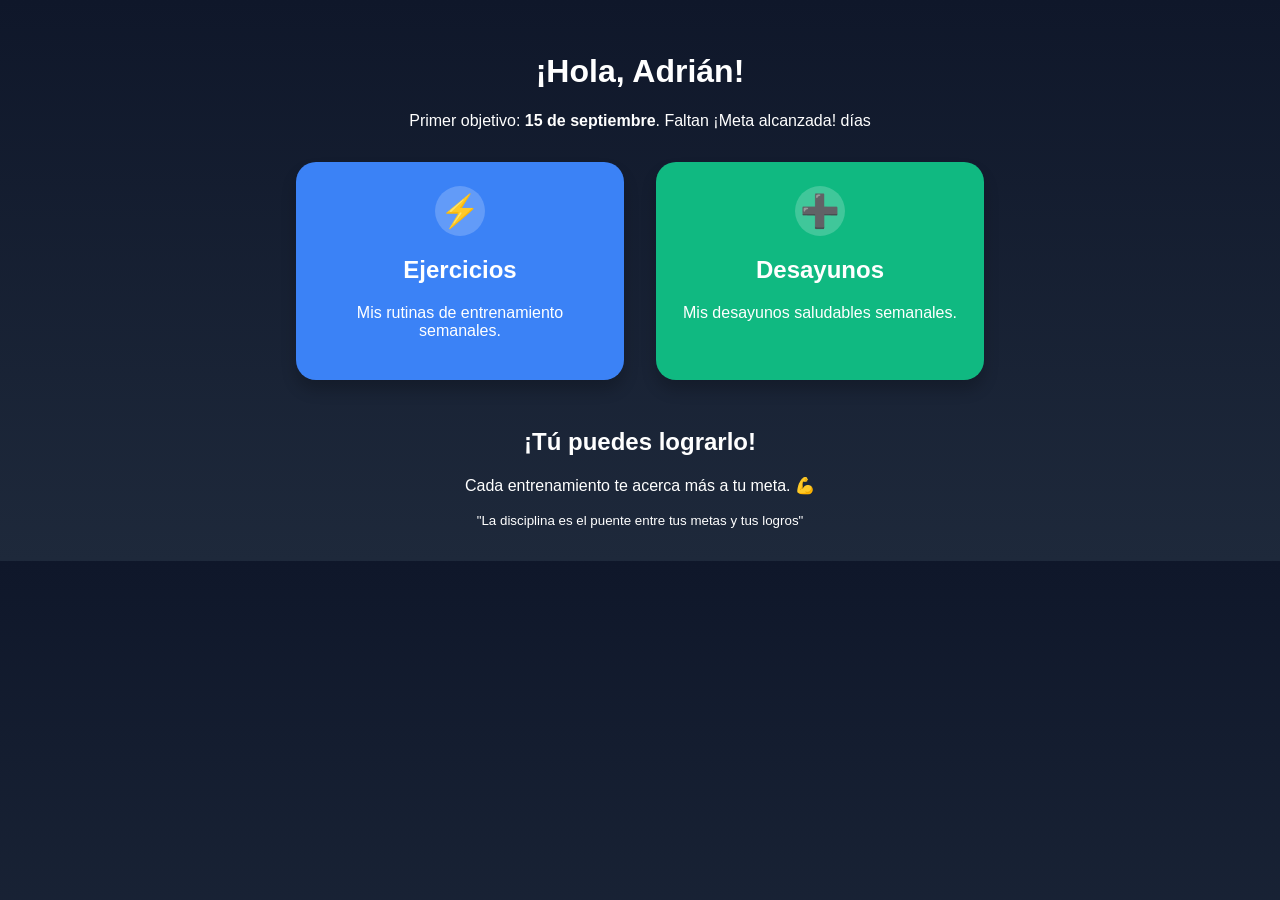
==== index.html @ 8747c97a "Update and rename prueba 3.html to index.html" ====
<!DOCTYPE html>
<html lang="es">
<head>
  <meta charset="UTF-8">
  <meta name="viewport" content="width=device-width, initial-scale=1.0">
  <title>¡Hola, Adrián!</title>
  <style>
    body {
      margin: 0;
      padding: 0;
      font-family: 'Segoe UI', sans-serif;
      background: linear-gradient(to bottom, #0f172a, #1e293b);
      color: white;
    }
    .container {
      max-width: 900px;
      margin: auto;
      padding: 2rem;
      text-align: center;
    }
    .hidden {
      display: none;
    }
    .cards {
      display: flex;
      flex-wrap: wrap;
      justify-content: center;
      gap: 2rem;
      margin-top: 2rem;
    }
    .card {
      width: 280px;
      padding: 1.5rem;
      border-radius: 20px;
      text-decoration: none;
      color: white;
      box-shadow: 0 10px 15px rgba(0,0,0,0.2);
      transition: transform 0.2s ease;
      cursor: pointer;
    }
    .card:hover {
      transform: scale(1.05);
    }
    .ejercicios {
      background: #3b82f6;
    }
    .desayunos {
      background: #10b981;
    }
    .icono {
      font-size: 2rem;
      background-color: rgba(255,255,255,0.2);
      border-radius: 50%;
      width: 50px;
      height: 50px;
      display: flex;
      align-items: center;
      justify-content: center;
      margin-bottom: 0.5rem;
      margin-left: auto;
      margin-right: auto;
    }
    .volver {
      display: inline-block;
      margin-top: 2rem;
      padding: 0.5rem 1rem;
      background-color: #475569;
      color: white;
      text-decoration: none;
      border-radius: 10px;
      cursor: pointer;
    }
    .volver:hover {
      background-color: #334155;
    }
    .calendar, .calendar-header, .rutina, .desayuno {
      margin-top: 1rem;
    }
    .calendar {
      display: grid;
      grid-template-columns: repeat(7, 1fr);
      gap: 0.5rem;
    }
    .calendar-header {
      display: grid;
      grid-template-columns: repeat(7, 1fr);
      gap: 0.5rem;
      font-weight: bold;
    }
    .day {
      background-color: #334155;
      padding: 1rem;
      border-radius: 10px;
      cursor: pointer;
      transition: background 0.2s ease;
    }
    .day:hover {
      background-color: #475569;
    }
    .weekend {
      background-color: #f59e0b !important;
      color: black;
    }
    .today {
      outline: 2px solid #3b82f6;
      background-color: #1e40af !important;
    }
  </style>
</head>
<body>
  <div class="container">
    <!-- Página principal -->
    <div id="inicio">
      <h1>¡Hola, Adrián!</h1>
      <p class="objetivo">Primer objetivo: <strong>15 de septiembre</strong>. Faltan <span id="contador">calculando...</span> días</p>
      <div class="cards">
        <div class="card ejercicios" onclick="mostrar('ejercicios')">
          <div class="icono">⚡</div>
          <h2>Ejercicios</h2>
          <p>Mis rutinas de entrenamiento semanales.</p>
        </div>
        <div class="card desayunos" onclick="mostrar('desayunos')">
          <div class="icono">➕</div>
          <h2>Desayunos</h2>
          <p>Mis desayunos saludables semanales.</p>
        </div>
      </div>
      <div class="motivacion" style="margin-top: 3rem;">
        <h2>¡Tú puedes lograrlo!</h2>
        <p>Cada entrenamiento te acerca más a tu meta. 💪</p>
        <small>"La disciplina es el puente entre tus metas y tus logros"</small>
      </div>
    </div>






    <!-- Sección de Ejercicios -->
    <div id="ejercicios" class="hidden">

      <h1>Calendario de Ejercicios - Julio 2025</h1>
      <div class="calendar-header">
        <div>Lun</div><div>Mar</div><div>Mié</div><div>Jue</div><div>Vie</div><div>Sáb</div><div>Dom</div>
      </div>
      <div class="calendar" id="calendar"></div>
      <div class="rutina" id="rutina"></div>
      <div class="volver" onclick="volver()">← Volver</div>
    </div>




    <!-- Sección de Desayunos -->
    <div id="desayunos" class="hidden">
      <h1>Desayunos Semanales</h1>
      <div class="calendar-header" style="grid-template-columns: repeat(5, 1fr);">
        <div>L</div><div>M</div><div>X</div><div>J</div><div>V</div>
      </div>
      <div class="calendar" style="grid-template-columns: repeat(5, 1fr);" id="desayunoDias">
        <div class="day" data-dia="L">L</div>
        <div class="day" data-dia="M">M</div>
        <div class="day" data-dia="X">X</div>
        <div class="day" data-dia="J">J</div>
        <div class="day" data-dia="V">V</div>
      </div>
      <div class="desayuno" id="desayuno"></div>
      <div class="volver" onclick="volver()">← Volver</div>
    </div>








  </div>

  <script>
    // Mostrar días restantes
    function calcularDiasRestantes() {
      const hoy = new Date();
      const objetivo = new Date(hoy.getFullYear(), 8, 15); // Septiembre es mes 8
      const diferencia = objetivo - hoy;
      const dias = Math.ceil(diferencia / (1000 * 60 * 60 * 24));
      document.getElementById("contador").textContent = dias > 0 ? dias : "¡Meta alcanzada!";
    }
    calcularDiasRestantes();

    // Navegación entre secciones
    function mostrar(seccion) {
      document.getElementById("inicio").classList.add("hidden");
      document.getElementById("ejercicios").classList.add("hidden");
      document.getElementById("desayunos").classList.add("hidden");
      document.getElementById(seccion).classList.remove("hidden");
    }
    function volver() {
      document.getElementById("inicio").classList.remove("hidden");
      document.getElementById("ejercicios").classList.add("hidden");
      document.getElementById("desayunos").classList.add("hidden");
    }

    // Lógica de calendario de ejercicios
    const calendar = document.getElementById('calendar');
    const rutinaDiv = document.getElementById('rutina');
    const rutinas = {
         1: `<h2>Lunes – Fuerza de empuje y core (base para planche y pino)</h2>
      <ul>
        <li><strong>Pseudo planche push-ups (4x6-10)</strong><br>
        Ponte en posición de flexión pero adelanta las manos, casi a la altura del abdomen. Inclina tu cuerpo hacia adelante y haz una flexión normal. Sentirás que tus hombros trabajan más que en una flexión común.</li>

        <li><strong>Pike push-ups (3x6-8)</strong><br>
        Ponte como en forma de "V" invertida, con los glúteos hacia arriba. Baja la cabeza en línea recta entre las manos y vuelve a subir. Es como una flexión pero con el cuerpo inclinado hacia abajo.</li>

        <li><strong>Planche lean hold (4x20-30s)</strong><br>
        Apoya las manos en el suelo, piernas estiradas y pies en el suelo. Inclina el cuerpo hacia adelante lo más que puedas, sin despegar los pies. Mantén esa posición. Siente cómo trabajan los hombros y el abdomen.</li>

        <li><strong>Hollow body hold (3x30s)</strong><br>
        Túmbate boca arriba. Eleva los hombros y las piernas del suelo, manteniendo la parte baja de la espalda pegada al suelo. Aprieta el abdomen todo el tiempo.</li>
      </ul>`,
    2: `<h2>Martes – Espalda superior y postura (tirón)</h2>
      <ul>
        <li><strong>Wall scapula slides (3x15)</strong><br>
        Ponte de pie con la espalda y brazos contra la pared formando una “W”. Sube lentamente los brazos en línea recta y vuelve a bajar. No despegar la espalda de la pared.</li>

        <li><strong>Prone Y-T-Ws (3x10 de cada uno)</strong><br>
        Túmbate boca abajo. Levanta los brazos en forma de “Y”, luego “T”, luego “W”, manteniéndolos elevados 2 segundos. En cada forma, aprieta los omóplatos.</li>

        <li><strong>Superman pull (3x8-10)</strong><br>
        Boca abajo, brazos extendidos al frente. Levanta piernas y brazos (posición superman), y luego lleva los codos hacia atrás como si hicieras un remo.</li>

        <li><strong>Reverse plank hold (3x30s)</strong><br>
        Siéntate, pon las manos detrás y estira las piernas. Levanta la cadera y empuja el pecho hacia arriba. Mantén la posición como una tabla invertida.</li>
      </ul>`,
    3: `<h2>Miércoles – Control de pino y hombros</h2>
      <ul>
        <li><strong>Wall handstand hold (4x30-45s)</strong><br>
        Apoya los pies en la pared mirando hacia ella. Estira los brazos completamente, mete el abdomen y aprieta los glúteos. Mantén la línea recta con el cuerpo.</li>

        <li><strong>Wall shoulder taps (3x6-10)</strong><br>
        En la misma posición de pino en la pared, levanta una mano por un segundo y vuelve a apoyarla. Cambia de mano. Hazlo lento y con control.</li>

        <li><strong>Wrist push-ups (3x10)</strong><br>
        En posición de rodillas, pon las manos de forma que los dedos apunten hacia ti. Sube y baja apoyándote sobre las muñecas. Es para fortalecerlas.</li>

        <li><strong>Shoulder mobility drills (2x10)</strong><br>
        Junta las manos por detrás de la espalda (una desde arriba y otra desde abajo). Intenta que se toquen. Cambia de brazo. Abre el pecho y relaja los hombros.</li>
      </ul>`,
    4: `<h2>Jueves – Piernas fuertes y abdomen</h2>
      <ul>
        <li><strong>Bulgarian split squats (3x8-10 por pierna)</strong><br>
        Pon un pie detrás sobre una silla y el otro adelante. Baja como si hicieras una sentadilla con una sola pierna. Cambia de pierna después.</li>

        <li><strong>Nordic curl negativo (3x4-6)</strong><br>
        Arrodíllate y sujeta tus pies con algo pesado o que alguien te ayude. Baja lentamente hacia adelante, usando los músculos de la parte trasera de las piernas. Usa las manos al final para no caer.</li>

        <li><strong>Leg raises (4x10)</strong><br>
        Acuéstate y levanta las piernas rectas hasta formar un ángulo de 90°. Baja lentamente sin tocar el suelo.</li>

        <li><strong>Glute bridge march (3x30s)</strong><br>
        Haz un puente con la cadera levantada, y luego levanta una pierna estirada, después la otra, como marchando en el aire.</li>
      </ul>`,
    5: `<h2>Viernes – Movimientos avanzados y planche</h2>
      <ul>
        <li><strong>Tuck planche hold (4x10-20s)</strong><br>
        Apoya las manos en el suelo, sube las piernas encogidas al pecho y despega los pies. Mantén el equilibrio con fuerza en hombros y abdomen.</li>

        <li><strong>Frog to handstand (4x4)</strong><br>
        Desde posición rana (rodillas sobre brazos), empuja hacia arriba con control para llegar al pino. Usa pared si hace falta.</li>

        <li><strong>L-sit (3x10-20s)</strong><br>
        Siéntate en el suelo, manos al lado de las caderas. Levanta el cuerpo y las piernas rectas hacia adelante. Si es muy difícil, mantén rodillas dobladas.</li>

        <li><strong>Scapular push-ups + hold (3x10 + 10s)</strong><br>
        En posición de plancha alta, sin doblar los codos, mueve los hombros hacia adelante y hacia atrás. Luego mantén la posición con los hombros separados (protractados).</li>
      </ul>`,
    6: '<h2>Sábado: Descanso activo</h2><p>Caminata, movilidad o estiramientos suaves.</p>',
    0: '<h2>Domingo: Descanso total</h2><p>Recarga energía. Mañana se entrena fuerte 💪</p>'
    };


    const mes = 6; const año = 2025;
    const diasDelMes = new Date(año, mes + 1, 0).getDate();
    const primerDia = new Date(año, mes, 1).getDay();
    const offset = primerDia === 0 ? 6 : primerDia - 1;
    for (let i = 0; i < offset; i++) calendar.appendChild(document.createElement('div'));
    for (let dia = 1; dia <= diasDelMes; dia++) {
      const fecha = new Date(año, mes, dia);
      const diaSemana = fecha.getDay();
      const div = document.createElement('div');
      div.classList.add('day');
      if (diaSemana === 0 || diaSemana === 6) div.classList.add('weekend');
      if (dia === new Date().getDate() && mes === new Date().getMonth()) div.classList.add('today');
      div.textContent = dia;
      div.addEventListener('click', () => {
        rutinaDiv.innerHTML = `<h2>Rutina para el ${dia}/${mes+1}/${año}</h2>${rutinas[diaSemana] || '<p>Descanso.</p>'}`;
        window.scrollTo({ top: document.body.scrollHeight, behavior: 'smooth' });
      });
      calendar.appendChild(div);
    }

    // Lógica de desayunos
    const desayunos = {
     L: `
      <h2>Lunes: Pancakes estilo stracciatella (600-700 kcal)</h2>
      <p><strong>Ingredientes:</strong></p>
      <ul>
        <li>1 huevo</li>
        <li>25g de azúcar</li>
        <li>1/2 plátano maduro</li>
        <li>35 ml de leche</li>
        <li>1/2 yogur griego de stracciatella</li>
        <li>40g de avena molida o harina integral</li>
        <li>1 cda de levadura química</li>
        <li>1 cda de crema de cacahuete</li>
      </ul>
      <p><strong>Instrucciones:</strong></p>
      <ol>
        <li>Tritura el plátano y mézclalo con el huevo, el yogur y la leche.</li>
        <li>Añade la avena, azúcar y levadura, mezcla hasta que quede homogéneo.</li>
        <li>Cocina en sartén antiadherente vuelta y vuelta con un poco de aceite.</li>
        <li>Sirve con la crema de cacahuete por encima.</li>
      </ol>
    `,
    M: `
      <h2>Martes: Batido energético estilo stracciatella (900-1000 kcal)</h2>
      <p><strong>Ingredientes:</strong></p>
      <ul>
        <li>500 ml de leche entera</li>
        <li>1 plátano</li>
        <li>100 g de avena</li>
        <li>30 g de nueces</li>
        <li>2 cucharadas de crema de cacahuete</li>
        <li>1 cucharada de ColaCao</li>
        <li>1 yogur griego de stracciatella</li>
      </ul>
      <p><strong>Instrucciones:</strong></p>
      <ol>
        <li>Coloca todos los ingredientes en la licuadora.</li>
        <li>Licúa hasta obtener una mezcla suave y homogénea.</li>
        <li>Sirve frío. Puedes acompañarlo con una tostada para sumar aún más calorías.</li>
      </ol>
    `,
    X: `
      <h2>Miércoles: Tostadas con aguacate, huevo y tomate (600-700 kcal)</h2>
      <p><strong>Ingredientes:</strong></p>
      <ul>
        <li>2 rebanadas de pan integral o de centeno</li>
        <li>1 aguacate maduro</li>
        <li>2 huevos</li>
        <li>1 tomate mediano</li>
        <li>Aceite de oliva virgen extra</li>
        <li>Sal y pimienta</li>
      </ul>
      <p><strong>Instrucciones:</strong></p>
      <ol>
        <li>Tuesta el pan.</li>
        <li>Fríe o cuece los huevos a tu gusto.</li>
        <li>Tritura el aguacate y úntalo sobre el pan.</li>
        <li>Añade rodajas de tomate y coloca los huevos encima.</li>
        <li>Rocía con aceite de oliva, sal y pimienta.</li>
      </ol>
    `,
    J: `
      <h2>Jueves: Tortilla francesa con atún y pan con aceite (600-650 kcal)</h2>
      <p><strong>Ingredientes:</strong></p>
      <ul>
        <li>2-3 huevos</li>
        <li>1 lata de atún en aceite de oliva escurrida</li>
        <li>2 rebanadas de pan integral</li>
        <li>Aceite de oliva virgen extra</li>
        <li>Sal al gusto</li>
      </ul>
      <p><strong>Instrucciones:</strong></p>
      <ol>
        <li>Bate los huevos y añade el atún escurrido.</li>
        <li>Cocina en sartén caliente hasta que cuaje.</li>
        <li>Sirve con pan tostado y un chorro de aceite por encima.</li>
      </ol>
    `,
    V: `
      <h2>Viernes: Yogur natural con granola casera y fruta (650-750 kcal)</h2>
      <p><strong>Ingredientes:</strong></p>
      <ul>
        <li>1 taza de yogur natural entero o griego</li>
        <li>½ taza de granola casera o sin azúcares añadidos</li>
        <li>1 plátano o un puñado de frutos rojos</li>
        <li>1 cucharada de miel o sirope de agave</li>
        <li>1 cucharada de nueces o almendras picadas</li>
      </ul>
      <p><strong>Instrucciones:</strong></p>
      <ol>
        <li>Vierte el yogur en un bol.</li>
        <li>Añade la fruta cortada y la granola.</li>
        <li>Espolvorea los frutos secos.</li>
        <li>Agrega miel al gusto y mezcla bien.</li>
      </ol>
    `
  };
    document.querySelectorAll('#desayunoDias .day').forEach(dia => {
      dia.addEventListener('click', () => {
        const letra = dia.getAttribute('data-dia');
        document.getElementById('desayuno').innerHTML = desayunos[letra];
        window.scrollTo({ top: document.body.scrollHeight, behavior: 'smooth' });
      });
    });
  </script>
</body>
</html>
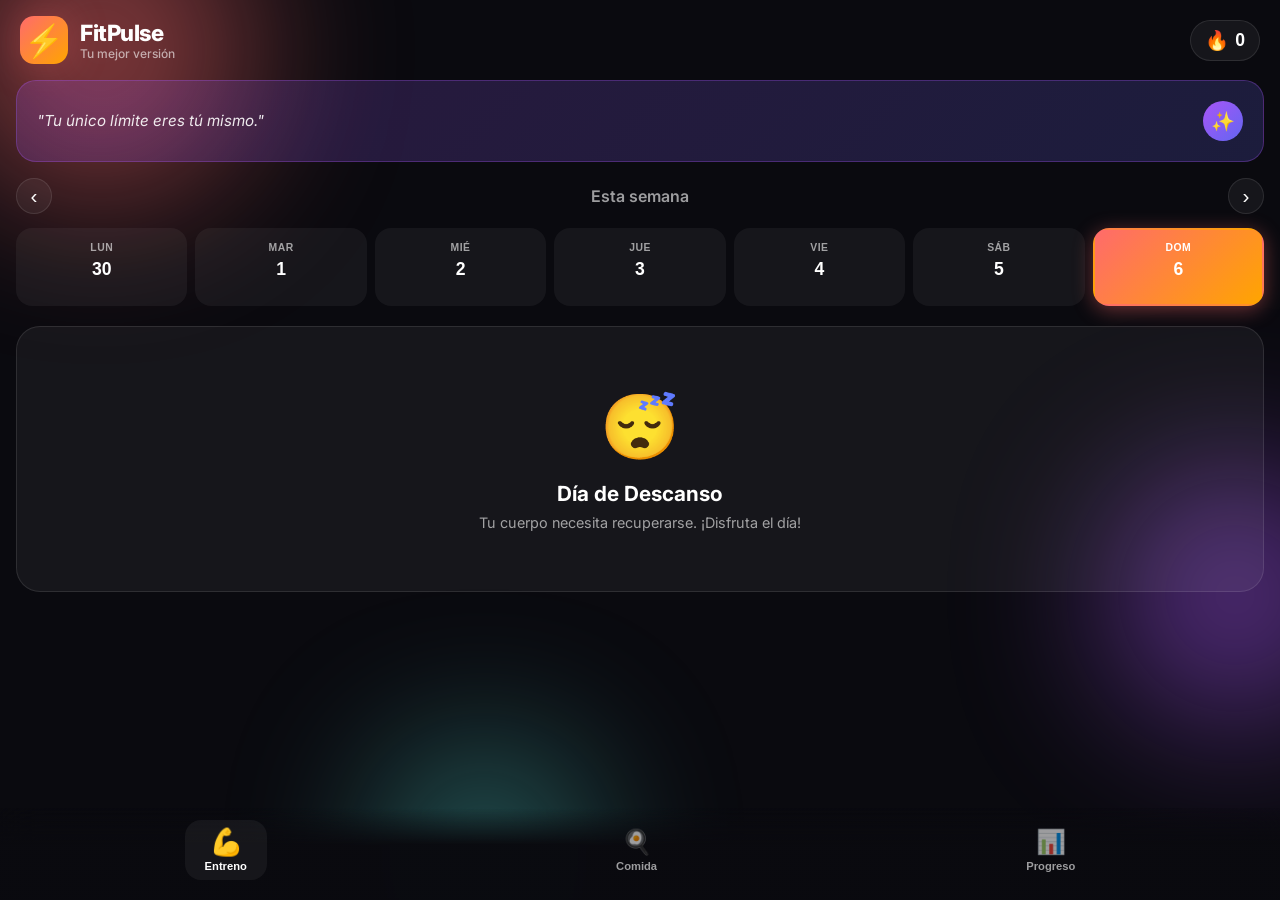
==== commit 748e3580: "Update index.html" ====
--- a/index.html
+++ b/index.html
@@ -2,411 +2,97 @@
 <html lang="es">
 <head>
   <meta charset="UTF-8">
-  <meta name="viewport" content="width=device-width, initial-scale=1.0">
-  <title>¡Hola, Adrián!</title>
-  <style>
-    body {
-      margin: 0;
-      padding: 0;
-      font-family: 'Segoe UI', sans-serif;
-      background: linear-gradient(to bottom, #0f172a, #1e293b);
-      color: white;
-    }
-    .container {
-      max-width: 900px;
-      margin: auto;
-      padding: 2rem;
-      text-align: center;
-    }
-    .hidden {
-      display: none;
-    }
-    .cards {
-      display: flex;
-      flex-wrap: wrap;
-      justify-content: center;
-      gap: 2rem;
-      margin-top: 2rem;
-    }
-    .card {
-      width: 280px;
-      padding: 1.5rem;
-      border-radius: 20px;
-      text-decoration: none;
-      color: white;
-      box-shadow: 0 10px 15px rgba(0,0,0,0.2);
-      transition: transform 0.2s ease;
-      cursor: pointer;
-    }
-    .card:hover {
-      transform: scale(1.05);
-    }
-    .ejercicios {
-      background: #3b82f6;
-    }
-    .desayunos {
-      background: #10b981;
-    }
-    .icono {
-      font-size: 2rem;
-      background-color: rgba(255,255,255,0.2);
-      border-radius: 50%;
-      width: 50px;
-      height: 50px;
-      display: flex;
-      align-items: center;
-      justify-content: center;
-      margin-bottom: 0.5rem;
-      margin-left: auto;
-      margin-right: auto;
-    }
-    .volver {
-      display: inline-block;
-      margin-top: 2rem;
-      padding: 0.5rem 1rem;
-      background-color: #475569;
-      color: white;
-      text-decoration: none;
-      border-radius: 10px;
-      cursor: pointer;
-    }
-    .volver:hover {
-      background-color: #334155;
-    }
-    .calendar, .calendar-header, .rutina, .desayuno {
-      margin-top: 1rem;
-    }
-    .calendar {
-      display: grid;
-      grid-template-columns: repeat(7, 1fr);
-      gap: 0.5rem;
-    }
-    .calendar-header {
-      display: grid;
-      grid-template-columns: repeat(7, 1fr);
-      gap: 0.5rem;
-      font-weight: bold;
-    }
-    .day {
-      background-color: #334155;
-      padding: 1rem;
-      border-radius: 10px;
-      cursor: pointer;
-      transition: background 0.2s ease;
-    }
-    .day:hover {
-      background-color: #475569;
-    }
-    .weekend {
-      background-color: #f59e0b !important;
-      color: black;
-    }
-    .today {
-      outline: 2px solid #3b82f6;
-      background-color: #1e40af !important;
-    }
-  </style>
+  <meta name="viewport" content="width=device-width, initial-scale=1.0, user-scalable=no">
+  <title>FitPulse 🔥 Tu Rutina Diaria</title>
+  <link rel="stylesheet" href="style.css">
+  <link rel="preconnect" href="https://fonts.googleapis.com">
+  <link href="https://fonts.googleapis.com/css2?family=Inter:wght@400;600;800;900&display=swap" rel="stylesheet">
 </head>
 <body>
-  <div class="container">
-    <!-- Página principal -->
-    <div id="inicio">
-      <h1>¡Hola, Adrián!</h1>
-      <p class="objetivo">Primer objetivo: <strong>15 de septiembre</strong>. Faltan <span id="contador">calculando...</span> días</p>
-      <div class="cards">
-        <div class="card ejercicios" onclick="mostrar('ejercicios')">
-          <div class="icono">⚡</div>
-          <h2>Ejercicios</h2>
-          <p>Mis rutinas de entrenamiento semanales.</p>
-        </div>
-        <div class="card desayunos" onclick="mostrar('desayunos')">
-          <div class="icono">➕</div>
-          <h2>Desayunos</h2>
-          <p>Mis desayunos saludables semanales.</p>
-        </div>
-      </div>
-      <div class="motivacion" style="margin-top: 3rem;">
-        <h2>¡Tú puedes lograrlo!</h2>
-        <p>Cada entrenamiento te acerca más a tu meta. 💪</p>
-        <small>"La disciplina es el puente entre tus metas y tus logros"</small>
+  <!-- Fondo animado -->
+  <div class="bg-blobs" aria-hidden="true">
+    <div class="blob blob-1"></div>
+    <div class="blob blob-2"></div>
+    <div class="blob blob-3"></div>
+  </div>
+
+  <!-- Header -->
+  <header class="header">
+    <div class="header-left">
+      <span class="logo">⚡</span>
+      <div>
+        <h1 class="app-name">FitPulse</h1>
+        <p class="tagline">Tu mejor versión</p>
       </div>
     </div>
+    <button id="statsBtn" class="stats-btn" aria-label="Ver estadísticas">
+      <span class="streak-fire">🔥</span>
+      <span id="streakCount" class="streak-count">0</span>
+    </button>
+  </header>
 
-
-
-
-
-
-    <!-- Sección de Ejercicios -->
-    <div id="ejercicios" class="hidden">
-
-      <h1>Calendario de Ejercicios - Julio 2025</h1>
-      <div class="calendar-header">
-        <div>Lun</div><div>Mar</div><div>Mié</div><div>Jue</div><div>Vie</div><div>Sáb</div><div>Dom</div>
-      </div>
-      <div class="calendar" id="calendar"></div>
-      <div class="rutina" id="rutina"></div>
-      <div class="volver" onclick="volver()">← Volver</div>
-    </div>
-
-
-
-
-    <!-- Sección de Desayunos -->
-    <div id="desayunos" class="hidden">
-      <h1>Desayunos Semanales</h1>
-      <div class="calendar-header" style="grid-template-columns: repeat(5, 1fr);">
-        <div>L</div><div>M</div><div>X</div><div>J</div><div>V</div>
-      </div>
-      <div class="calendar" style="grid-template-columns: repeat(5, 1fr);" id="desayunoDias">
-        <div class="day" data-dia="L">L</div>
-        <div class="day" data-dia="M">M</div>
-        <div class="day" data-dia="X">X</div>
-        <div class="day" data-dia="J">J</div>
-        <div class="day" data-dia="V">V</div>
-      </div>
-      <div class="desayuno" id="desayuno"></div>
-      <div class="volver" onclick="volver()">← Volver</div>
-    </div>
-
-
-
-
-
-
-
-
+  <!-- Frase motivacional -->
+  <div class="motivation-card">
+    <p id="motivationText" class="motivation-text">"El único mal entrenamiento es el que no hiciste."</p>
+    <button id="newQuoteBtn" class="new-quote-btn">✨</button>
   </div>
 
-  <script>
-    // Mostrar días restantes
-    function calcularDiasRestantes() {
-      const hoy = new Date();
-      const objetivo = new Date(hoy.getFullYear(), 8, 15); // Septiembre es mes 8
-      const diferencia = objetivo - hoy;
-      const dias = Math.ceil(diferencia / (1000 * 60 * 60 * 24));
-      document.getElementById("contador").textContent = dias > 0 ? dias : "¡Meta alcanzada!";
-    }
-    calcularDiasRestantes();
+  <!-- Calendario semanal -->
+  <section class="week-section">
+    <div class="week-header">
+      <button id="prevWeek" class="week-nav" aria-label="Semana anterior">‹</button>
+      <h2 id="weekTitle" class="week-title">Esta semana</h2>
+      <button id="nextWeek" class="week-nav" aria-label="Semana siguiente">›</button>
+    </div>
+    <div id="weekDays" class="week-days">
+      <!-- Generado por JS -->
+    </div>
+  </section>
 
-    // Navegación entre secciones
-    function mostrar(seccion) {
-      document.getElementById("inicio").classList.add("hidden");
-      document.getElementById("ejercicios").classList.add("hidden");
-      document.getElementById("desayunos").classList.add("hidden");
-      document.getElementById(seccion).classList.remove("hidden");
-    }
-    function volver() {
-      document.getElementById("inicio").classList.remove("hidden");
-      document.getElementById("ejercicios").classList.add("hidden");
-      document.getElementById("desayunos").classList.add("hidden");
-    }
+  <!-- Contenido del día -->
+  <main id="dayContent" class="day-content">
+    <!-- Generado por JS -->
+  </main>
 
-    // Lógica de calendario de ejercicios
-    const calendar = document.getElementById('calendar');
-    const rutinaDiv = document.getElementById('rutina');
-    const rutinas = {
-         1: `<h2>Lunes – Fuerza de empuje y core (base para planche y pino)</h2>
-      <ul>
-        <li><strong>Pseudo planche push-ups (4x6-10)</strong><br>
-        Ponte en posición de flexión pero adelanta las manos, casi a la altura del abdomen. Inclina tu cuerpo hacia adelante y haz una flexión normal. Sentirás que tus hombros trabajan más que en una flexión común.</li>
+  <!-- Navegación inferior -->
+  <nav class="bottom-nav">
+    <button id="navWorkout" class="nav-item active" data-section="workout">
+      <span class="nav-icon">💪</span>
+      <span class="nav-label">Entreno</span>
+    </button>
+    <button id="navFood" class="nav-item" data-section="food">
+      <span class="nav-icon">🍳</span>
+      <span class="nav-label">Comida</span>
+    </button>
+    <button id="navProgress" class="nav-item" data-section="progress">
+      <span class="nav-icon">📊</span>
+      <span class="nav-label">Progreso</span>
+    </button>
+  </nav>
 
-        <li><strong>Pike push-ups (3x6-8)</strong><br>
-        Ponte como en forma de "V" invertida, con los glúteos hacia arriba. Baja la cabeza en línea recta entre las manos y vuelve a subir. Es como una flexión pero con el cuerpo inclinado hacia abajo.</li>
+  <!-- Modal de estadísticas -->
+  <div id="statsModal" class="modal hidden">
+    <div class="modal-backdrop"></div>
+    <div class="modal-content">
+      <div class="modal-header">
+        <h2>📊 Tu Progreso</h2>
+        <button id="closeStats" class="modal-close">✕</button>
+      </div>
+      <div id="statsBody" class="modal-body">
+        <!-- Generado por JS -->
+      </div>
+    </div>
+  </div>
 
-        <li><strong>Planche lean hold (4x20-30s)</strong><br>
-        Apoya las manos en el suelo, piernas estiradas y pies en el suelo. Inclina el cuerpo hacia adelante lo más que puedas, sin despegar los pies. Mantén esa posición. Siente cómo trabajan los hombros y el abdomen.</li>
+  <!-- Toast -->
+  <div id="toast" class="toast hidden">
+    <span id="toastIcon" class="toast-icon">✓</span>
+    <span id="toastMsg" class="toast-msg">¡Guardado!</span>
+  </div>
 
-        <li><strong>Hollow body hold (3x30s)</strong><br>
-        Túmbate boca arriba. Eleva los hombros y las piernas del suelo, manteniendo la parte baja de la espalda pegada al suelo. Aprieta el abdomen todo el tiempo.</li>
-      </ul>`,
-    2: `<h2>Martes – Espalda superior y postura (tirón)</h2>
-      <ul>
-        <li><strong>Wall scapula slides (3x15)</strong><br>
-        Ponte de pie con la espalda y brazos contra la pared formando una “W”. Sube lentamente los brazos en línea recta y vuelve a bajar. No despegar la espalda de la pared.</li>
+  <!-- Confetti container -->
+  <div id="confetti" class="confetti-container" aria-hidden="true"></div>
 
-        <li><strong>Prone Y-T-Ws (3x10 de cada uno)</strong><br>
-        Túmbate boca abajo. Levanta los brazos en forma de “Y”, luego “T”, luego “W”, manteniéndolos elevados 2 segundos. En cada forma, aprieta los omóplatos.</li>
-
-        <li><strong>Superman pull (3x8-10)</strong><br>
-        Boca abajo, brazos extendidos al frente. Levanta piernas y brazos (posición superman), y luego lleva los codos hacia atrás como si hicieras un remo.</li>
-
-        <li><strong>Reverse plank hold (3x30s)</strong><br>
-        Siéntate, pon las manos detrás y estira las piernas. Levanta la cadera y empuja el pecho hacia arriba. Mantén la posición como una tabla invertida.</li>
-      </ul>`,
-    3: `<h2>Miércoles – Control de pino y hombros</h2>
-      <ul>
-        <li><strong>Wall handstand hold (4x30-45s)</strong><br>
-        Apoya los pies en la pared mirando hacia ella. Estira los brazos completamente, mete el abdomen y aprieta los glúteos. Mantén la línea recta con el cuerpo.</li>
-
-        <li><strong>Wall shoulder taps (3x6-10)</strong><br>
-        En la misma posición de pino en la pared, levanta una mano por un segundo y vuelve a apoyarla. Cambia de mano. Hazlo lento y con control.</li>
-
-        <li><strong>Wrist push-ups (3x10)</strong><br>
-        En posición de rodillas, pon las manos de forma que los dedos apunten hacia ti. Sube y baja apoyándote sobre las muñecas. Es para fortalecerlas.</li>
-
-        <li><strong>Shoulder mobility drills (2x10)</strong><br>
-        Junta las manos por detrás de la espalda (una desde arriba y otra desde abajo). Intenta que se toquen. Cambia de brazo. Abre el pecho y relaja los hombros.</li>
-      </ul>`,
-    4: `<h2>Jueves – Piernas fuertes y abdomen</h2>
-      <ul>
-        <li><strong>Bulgarian split squats (3x8-10 por pierna)</strong><br>
-        Pon un pie detrás sobre una silla y el otro adelante. Baja como si hicieras una sentadilla con una sola pierna. Cambia de pierna después.</li>
-
-        <li><strong>Nordic curl negativo (3x4-6)</strong><br>
-        Arrodíllate y sujeta tus pies con algo pesado o que alguien te ayude. Baja lentamente hacia adelante, usando los músculos de la parte trasera de las piernas. Usa las manos al final para no caer.</li>
-
-        <li><strong>Leg raises (4x10)</strong><br>
-        Acuéstate y levanta las piernas rectas hasta formar un ángulo de 90°. Baja lentamente sin tocar el suelo.</li>
-
-        <li><strong>Glute bridge march (3x30s)</strong><br>
-        Haz un puente con la cadera levantada, y luego levanta una pierna estirada, después la otra, como marchando en el aire.</li>
-      </ul>`,
-    5: `<h2>Viernes – Movimientos avanzados y planche</h2>
-      <ul>
-        <li><strong>Tuck planche hold (4x10-20s)</strong><br>
-        Apoya las manos en el suelo, sube las piernas encogidas al pecho y despega los pies. Mantén el equilibrio con fuerza en hombros y abdomen.</li>
-
-        <li><strong>Frog to handstand (4x4)</strong><br>
-        Desde posición rana (rodillas sobre brazos), empuja hacia arriba con control para llegar al pino. Usa pared si hace falta.</li>
-
-        <li><strong>L-sit (3x10-20s)</strong><br>
-        Siéntate en el suelo, manos al lado de las caderas. Levanta el cuerpo y las piernas rectas hacia adelante. Si es muy difícil, mantén rodillas dobladas.</li>
-
-        <li><strong>Scapular push-ups + hold (3x10 + 10s)</strong><br>
-        En posición de plancha alta, sin doblar los codos, mueve los hombros hacia adelante y hacia atrás. Luego mantén la posición con los hombros separados (protractados).</li>
-      </ul>`,
-    6: '<h2>Sábado: Descanso activo</h2><p>Caminata, movilidad o estiramientos suaves.</p>',
-    0: '<h2>Domingo: Descanso total</h2><p>Recarga energía. Mañana se entrena fuerte 💪</p>'
-    };
-
-
-    const mes = 6; const año = 2025;
-    const diasDelMes = new Date(año, mes + 1, 0).getDate();
-    const primerDia = new Date(año, mes, 1).getDay();
-    const offset = primerDia === 0 ? 6 : primerDia - 1;
-    for (let i = 0; i < offset; i++) calendar.appendChild(document.createElement('div'));
-    for (let dia = 1; dia <= diasDelMes; dia++) {
-      const fecha = new Date(año, mes, dia);
-      const diaSemana = fecha.getDay();
-      const div = document.createElement('div');
-      div.classList.add('day');
-      if (diaSemana === 0 || diaSemana === 6) div.classList.add('weekend');
-      if (dia === new Date().getDate() && mes === new Date().getMonth()) div.classList.add('today');
-      div.textContent = dia;
-      div.addEventListener('click', () => {
-        rutinaDiv.innerHTML = `<h2>Rutina para el ${dia}/${mes+1}/${año}</h2>${rutinas[diaSemana] || '<p>Descanso.</p>'}`;
-        window.scrollTo({ top: document.body.scrollHeight, behavior: 'smooth' });
-      });
-      calendar.appendChild(div);
-    }
-
-    // Lógica de desayunos
-    const desayunos = {
-     L: `
-      <h2>Lunes: Pancakes estilo stracciatella (600-700 kcal)</h2>
-      <p><strong>Ingredientes:</strong></p>
-      <ul>
-        <li>1 huevo</li>
-        <li>25g de azúcar</li>
-        <li>1/2 plátano maduro</li>
-        <li>35 ml de leche</li>
-        <li>1/2 yogur griego de stracciatella</li>
-        <li>40g de avena molida o harina integral</li>
-        <li>1 cda de levadura química</li>
-        <li>1 cda de crema de cacahuete</li>
-      </ul>
-      <p><strong>Instrucciones:</strong></p>
-      <ol>
-        <li>Tritura el plátano y mézclalo con el huevo, el yogur y la leche.</li>
-        <li>Añade la avena, azúcar y levadura, mezcla hasta que quede homogéneo.</li>
-        <li>Cocina en sartén antiadherente vuelta y vuelta con un poco de aceite.</li>
-        <li>Sirve con la crema de cacahuete por encima.</li>
-      </ol>
-    `,
-    M: `
-      <h2>Martes: Batido energético estilo stracciatella (900-1000 kcal)</h2>
-      <p><strong>Ingredientes:</strong></p>
-      <ul>
-        <li>500 ml de leche entera</li>
-        <li>1 plátano</li>
-        <li>100 g de avena</li>
-        <li>30 g de nueces</li>
-        <li>2 cucharadas de crema de cacahuete</li>
-        <li>1 cucharada de ColaCao</li>
-        <li>1 yogur griego de stracciatella</li>
-      </ul>
-      <p><strong>Instrucciones:</strong></p>
-      <ol>
-        <li>Coloca todos los ingredientes en la licuadora.</li>
-        <li>Licúa hasta obtener una mezcla suave y homogénea.</li>
-        <li>Sirve frío. Puedes acompañarlo con una tostada para sumar aún más calorías.</li>
-      </ol>
-    `,
-    X: `
-      <h2>Miércoles: Tostadas con aguacate, huevo y tomate (600-700 kcal)</h2>
-      <p><strong>Ingredientes:</strong></p>
-      <ul>
-        <li>2 rebanadas de pan integral o de centeno</li>
-        <li>1 aguacate maduro</li>
-        <li>2 huevos</li>
-        <li>1 tomate mediano</li>
-        <li>Aceite de oliva virgen extra</li>
-        <li>Sal y pimienta</li>
-      </ul>
-      <p><strong>Instrucciones:</strong></p>
-      <ol>
-        <li>Tuesta el pan.</li>
-        <li>Fríe o cuece los huevos a tu gusto.</li>
-        <li>Tritura el aguacate y úntalo sobre el pan.</li>
-        <li>Añade rodajas de tomate y coloca los huevos encima.</li>
-        <li>Rocía con aceite de oliva, sal y pimienta.</li>
-      </ol>
-    `,
-    J: `
-      <h2>Jueves: Tortilla francesa con atún y pan con aceite (600-650 kcal)</h2>
-      <p><strong>Ingredientes:</strong></p>
-      <ul>
-        <li>2-3 huevos</li>
-        <li>1 lata de atún en aceite de oliva escurrida</li>
-        <li>2 rebanadas de pan integral</li>
-        <li>Aceite de oliva virgen extra</li>
-        <li>Sal al gusto</li>
-      </ul>
-      <p><strong>Instrucciones:</strong></p>
-      <ol>
-        <li>Bate los huevos y añade el atún escurrido.</li>
-        <li>Cocina en sartén caliente hasta que cuaje.</li>
-        <li>Sirve con pan tostado y un chorro de aceite por encima.</li>
-      </ol>
-    `,
-    V: `
-      <h2>Viernes: Yogur natural con granola casera y fruta (650-750 kcal)</h2>
-      <p><strong>Ingredientes:</strong></p>
-      <ul>
-        <li>1 taza de yogur natural entero o griego</li>
-        <li>½ taza de granola casera o sin azúcares añadidos</li>
-        <li>1 plátano o un puñado de frutos rojos</li>
-        <li>1 cucharada de miel o sirope de agave</li>
-        <li>1 cucharada de nueces o almendras picadas</li>
-      </ul>
-      <p><strong>Instrucciones:</strong></p>
-      <ol>
-        <li>Vierte el yogur en un bol.</li>
-        <li>Añade la fruta cortada y la granola.</li>
-        <li>Espolvorea los frutos secos.</li>
-        <li>Agrega miel al gusto y mezcla bien.</li>
-      </ol>
-    `
-  };
-    document.querySelectorAll('#desayunoDias .day').forEach(dia => {
-      dia.addEventListener('click', () => {
-        const letra = dia.getAttribute('data-dia');
-        document.getElementById('desayuno').innerHTML = desayunos[letra];
-        window.scrollTo({ top: document.body.scrollHeight, behavior: 'smooth' });
-      });
-    });
-  </script>
+  <script src="script.js"></script>
 </body>
 </html>
-
--- a/style.css
+++ b/style.css
@@ -0,0 +1,841 @@
+/* ================================
+   FitPulse - Mobile-First Fitness App
+   ================================ */
+
+* {
+  margin: 0;
+  padding: 0;
+  box-sizing: border-box;
+}
+
+:root {
+  --bg-dark: #0a0a0f;
+  --bg-card: rgba(255, 255, 255, 0.05);
+  --bg-card-hover: rgba(255, 255, 255, 0.08);
+  --border: rgba(255, 255, 255, 0.1);
+  --text: #ffffff;
+  --text-muted: rgba(255, 255, 255, 0.6);
+  --accent-1: #ff6b6b;
+  --accent-2: #4ecdc4;
+  --accent-3: #ffe66d;
+  --accent-4: #a855f7;
+  --gradient-fire: linear-gradient(135deg, #ff6b6b 0%, #ffa500 100%);
+  --gradient-ocean: linear-gradient(135deg, #4ecdc4 0%, #44a3f1 100%);
+  --gradient-sun: linear-gradient(135deg, #ffe66d 0%, #ff9f43 100%);
+  --gradient-purple: linear-gradient(135deg, #a855f7 0%, #6366f1 100%);
+  --shadow-glow: 0 0 40px rgba(255, 107, 107, 0.3);
+}
+
+html {
+  font-size: 16px;
+  -webkit-tap-highlight-color: transparent;
+}
+
+body {
+  font-family: 'Inter', -apple-system, BlinkMacSystemFont, sans-serif;
+  background: var(--bg-dark);
+  color: var(--text);
+  min-height: 100vh;
+  min-height: 100dvh;
+  overflow-x: hidden;
+  padding-bottom: 90px;
+  position: relative;
+}
+
+/* ================================
+   Animated Background
+   ================================ */
+
+.bg-blobs {
+  position: fixed;
+  inset: 0;
+  overflow: hidden;
+  pointer-events: none;
+  z-index: 0;
+}
+
+.blob {
+  position: absolute;
+  border-radius: 50%;
+  filter: blur(80px);
+  opacity: 0.5;
+  animation: float 20s ease-in-out infinite;
+}
+
+.blob-1 {
+  width: 300px;
+  height: 300px;
+  background: var(--accent-1);
+  top: -100px;
+  left: -50px;
+  animation-delay: 0s;
+}
+
+.blob-2 {
+  width: 250px;
+  height: 250px;
+  background: var(--accent-4);
+  bottom: 20%;
+  right: -80px;
+  animation-delay: -7s;
+}
+
+.blob-3 {
+  width: 200px;
+  height: 200px;
+  background: var(--accent-2);
+  bottom: -50px;
+  left: 30%;
+  animation-delay: -14s;
+}
+
+@keyframes float {
+  0%, 100% { transform: translate(0, 0) scale(1); }
+  25% { transform: translate(30px, -30px) scale(1.1); }
+  50% { transform: translate(-20px, 20px) scale(0.9); }
+  75% { transform: translate(20px, 40px) scale(1.05); }
+}
+
+/* ================================
+   Header
+   ================================ */
+
+.header {
+  position: relative;
+  z-index: 10;
+  display: flex;
+  align-items: center;
+  justify-content: space-between;
+  padding: 16px 20px;
+}
+
+.header-left {
+  display: flex;
+  align-items: center;
+  gap: 12px;
+}
+
+.logo {
+  font-size: 2rem;
+  display: flex;
+  align-items: center;
+  justify-content: center;
+  width: 48px;
+  height: 48px;
+  background: var(--gradient-fire);
+  border-radius: 14px;
+  box-shadow: var(--shadow-glow);
+}
+
+.app-name {
+  font-size: 1.4rem;
+  font-weight: 800;
+  letter-spacing: -0.5px;
+}
+
+.tagline {
+  font-size: 0.75rem;
+  color: var(--text-muted);
+  font-weight: 500;
+}
+
+.stats-btn {
+  display: flex;
+  align-items: center;
+  gap: 6px;
+  background: var(--bg-card);
+  border: 1px solid var(--border);
+  border-radius: 50px;
+  padding: 8px 14px;
+  color: var(--text);
+  font-size: 1rem;
+  cursor: pointer;
+  transition: all 0.3s ease;
+}
+
+.stats-btn:hover, .stats-btn:active {
+  background: var(--bg-card-hover);
+  transform: scale(1.05);
+}
+
+.streak-fire {
+  font-size: 1.2rem;
+  animation: pulse 2s ease-in-out infinite;
+}
+
+@keyframes pulse {
+  0%, 100% { transform: scale(1); }
+  50% { transform: scale(1.2); }
+}
+
+.streak-count {
+  font-weight: 800;
+  font-size: 1.1rem;
+}
+
+/* ================================
+   Motivation Card
+   ================================ */
+
+.motivation-card {
+  position: relative;
+  z-index: 10;
+  margin: 0 16px 16px;
+  padding: 20px;
+  background: linear-gradient(135deg, rgba(168, 85, 247, 0.2) 0%, rgba(99, 102, 241, 0.2) 100%);
+  border: 1px solid rgba(168, 85, 247, 0.3);
+  border-radius: 20px;
+  display: flex;
+  align-items: center;
+  gap: 12px;
+}
+
+.motivation-text {
+  flex: 1;
+  font-size: 0.95rem;
+  font-style: italic;
+  color: rgba(255, 255, 255, 0.9);
+  line-height: 1.5;
+}
+
+.new-quote-btn {
+  width: 40px;
+  height: 40px;
+  border-radius: 50%;
+  background: var(--gradient-purple);
+  border: none;
+  font-size: 1.2rem;
+  cursor: pointer;
+  transition: transform 0.3s ease;
+  flex-shrink: 0;
+}
+
+.new-quote-btn:active {
+  transform: scale(0.9) rotate(180deg);
+}
+
+/* ================================
+   Week Section
+   ================================ */
+
+.week-section {
+  position: relative;
+  z-index: 10;
+  padding: 0 16px;
+  margin-bottom: 20px;
+}
+
+.week-header {
+  display: flex;
+  align-items: center;
+  justify-content: space-between;
+  margin-bottom: 14px;
+}
+
+.week-title {
+  font-size: 1rem;
+  font-weight: 600;
+  color: var(--text-muted);
+}
+
+.week-nav {
+  width: 36px;
+  height: 36px;
+  border-radius: 50%;
+  background: var(--bg-card);
+  border: 1px solid var(--border);
+  color: var(--text);
+  font-size: 1.3rem;
+  cursor: pointer;
+  transition: all 0.2s ease;
+}
+
+.week-nav:active {
+  transform: scale(0.9);
+  background: var(--bg-card-hover);
+}
+
+.week-days {
+  display: grid;
+  grid-template-columns: repeat(7, 1fr);
+  gap: 8px;
+}
+
+.day-btn {
+  display: flex;
+  flex-direction: column;
+  align-items: center;
+  gap: 6px;
+  padding: 12px 4px;
+  border-radius: 16px;
+  background: var(--bg-card);
+  border: 2px solid transparent;
+  cursor: pointer;
+  transition: all 0.3s ease;
+}
+
+.day-btn:active {
+  transform: scale(0.95);
+}
+
+.day-btn.selected {
+  background: var(--gradient-fire);
+  border-color: transparent;
+  box-shadow: 0 4px 20px rgba(255, 107, 107, 0.4);
+}
+
+.day-btn.completed {
+  border-color: var(--accent-2);
+  background: rgba(78, 205, 196, 0.15);
+}
+
+.day-btn.completed.selected {
+  background: var(--gradient-ocean);
+  border-color: transparent;
+}
+
+.day-btn.today:not(.selected) {
+  border-color: var(--accent-3);
+}
+
+.day-name {
+  font-size: 0.65rem;
+  font-weight: 600;
+  color: var(--text-muted);
+  text-transform: uppercase;
+  letter-spacing: 0.5px;
+}
+
+.day-btn.selected .day-name,
+.day-btn.selected .day-num {
+  color: white;
+}
+
+.day-num {
+  font-size: 1.1rem;
+  font-weight: 800;
+  color: var(--text);
+}
+
+.day-dot {
+  width: 6px;
+  height: 6px;
+  border-radius: 50%;
+  background: var(--accent-2);
+}
+
+.day-btn:not(.completed) .day-dot {
+  opacity: 0;
+}
+
+/* ================================
+   Day Content
+   ================================ */
+
+.day-content {
+  position: relative;
+  z-index: 10;
+  padding: 0 16px;
+}
+
+.content-section {
+  display: none;
+  animation: fadeIn 0.4s ease;
+}
+
+.content-section.active {
+  display: block;
+}
+
+@keyframes fadeIn {
+  from { opacity: 0; transform: translateY(10px); }
+  to { opacity: 1; transform: translateY(0); }
+}
+
+.section-card {
+  background: var(--bg-card);
+  border: 1px solid var(--border);
+  border-radius: 24px;
+  padding: 20px;
+  margin-bottom: 16px;
+}
+
+.section-header {
+  display: flex;
+  align-items: center;
+  justify-content: space-between;
+  margin-bottom: 16px;
+}
+
+.section-title {
+  display: flex;
+  align-items: center;
+  gap: 10px;
+  font-size: 1.1rem;
+  font-weight: 700;
+}
+
+.section-icon {
+  font-size: 1.4rem;
+}
+
+.section-badge {
+  font-size: 0.75rem;
+  font-weight: 600;
+  padding: 4px 10px;
+  border-radius: 50px;
+  background: var(--gradient-fire);
+  color: white;
+}
+
+.section-badge.completed {
+  background: var(--gradient-ocean);
+}
+
+/* Exercise Items */
+.exercise-list {
+  display: flex;
+  flex-direction: column;
+  gap: 10px;
+}
+
+.exercise-item {
+  display: flex;
+  align-items: center;
+  gap: 14px;
+  padding: 14px;
+  background: rgba(255, 255, 255, 0.03);
+  border-radius: 16px;
+  border: 1px solid var(--border);
+  transition: all 0.3s ease;
+  cursor: pointer;
+}
+
+.exercise-item:active {
+  transform: scale(0.98);
+}
+
+.exercise-item.done {
+  background: rgba(78, 205, 196, 0.1);
+  border-color: var(--accent-2);
+}
+
+.exercise-check {
+  width: 28px;
+  height: 28px;
+  border-radius: 50%;
+  border: 2px solid var(--border);
+  display: flex;
+  align-items: center;
+  justify-content: center;
+  font-size: 0.9rem;
+  transition: all 0.3s ease;
+  flex-shrink: 0;
+}
+
+.exercise-item.done .exercise-check {
+  background: var(--gradient-ocean);
+  border-color: transparent;
+}
+
+.exercise-info {
+  flex: 1;
+}
+
+.exercise-name {
+  font-weight: 600;
+  font-size: 0.95rem;
+  margin-bottom: 2px;
+}
+
+.exercise-item.done .exercise-name {
+  text-decoration: line-through;
+  opacity: 0.7;
+}
+
+.exercise-detail {
+  font-size: 0.8rem;
+  color: var(--text-muted);
+}
+
+.exercise-emoji {
+  font-size: 1.6rem;
+  flex-shrink: 0;
+}
+
+/* Rest day */
+.rest-day {
+  text-align: center;
+  padding: 40px 20px;
+}
+
+.rest-emoji {
+  font-size: 4rem;
+  margin-bottom: 16px;
+  display: block;
+}
+
+.rest-title {
+  font-size: 1.3rem;
+  font-weight: 700;
+  margin-bottom: 8px;
+}
+
+.rest-subtitle {
+  color: var(--text-muted);
+  font-size: 0.9rem;
+}
+
+/* Food Section */
+.meal-card {
+  padding: 16px;
+  background: rgba(255, 230, 109, 0.08);
+  border: 1px solid rgba(255, 230, 109, 0.2);
+  border-radius: 16px;
+  margin-bottom: 12px;
+}
+
+.meal-header {
+  display: flex;
+  align-items: center;
+  gap: 10px;
+  margin-bottom: 10px;
+}
+
+.meal-icon {
+  font-size: 1.5rem;
+}
+
+.meal-type {
+  font-weight: 700;
+  font-size: 0.95rem;
+}
+
+.meal-name {
+  font-size: 1.1rem;
+  font-weight: 600;
+  margin-bottom: 6px;
+}
+
+.meal-desc {
+  font-size: 0.85rem;
+  color: var(--text-muted);
+  line-height: 1.5;
+}
+
+.meal-macros {
+  display: flex;
+  gap: 12px;
+  margin-top: 12px;
+  flex-wrap: wrap;
+}
+
+.macro {
+  font-size: 0.75rem;
+  padding: 4px 10px;
+  border-radius: 50px;
+  background: rgba(255, 255, 255, 0.08);
+  font-weight: 600;
+}
+
+.macro.protein { color: var(--accent-1); }
+.macro.carbs { color: var(--accent-3); }
+.macro.fat { color: var(--accent-4); }
+
+/* Progress Section */
+.progress-grid {
+  display: grid;
+  grid-template-columns: repeat(2, 1fr);
+  gap: 12px;
+  margin-bottom: 16px;
+}
+
+.stat-card {
+  background: rgba(255, 255, 255, 0.03);
+  border: 1px solid var(--border);
+  border-radius: 16px;
+  padding: 16px;
+  text-align: center;
+}
+
+.stat-value {
+  font-size: 2rem;
+  font-weight: 900;
+  background: var(--gradient-fire);
+  -webkit-background-clip: text;
+  -webkit-text-fill-color: transparent;
+  background-clip: text;
+}
+
+.stat-card:nth-child(2) .stat-value {
+  background: var(--gradient-ocean);
+  -webkit-background-clip: text;
+  background-clip: text;
+}
+
+.stat-card:nth-child(3) .stat-value {
+  background: var(--gradient-sun);
+  -webkit-background-clip: text;
+  background-clip: text;
+}
+
+.stat-card:nth-child(4) .stat-value {
+  background: var(--gradient-purple);
+  -webkit-background-clip: text;
+  background-clip: text;
+}
+
+.stat-label {
+  font-size: 0.75rem;
+  color: var(--text-muted);
+  margin-top: 4px;
+  font-weight: 500;
+}
+
+.month-calendar {
+  display: grid;
+  grid-template-columns: repeat(7, 1fr);
+  gap: 6px;
+}
+
+.month-day {
+  aspect-ratio: 1;
+  border-radius: 8px;
+  background: rgba(255, 255, 255, 0.03);
+  display: flex;
+  align-items: center;
+  justify-content: center;
+  font-size: 0.7rem;
+  font-weight: 600;
+  color: var(--text-muted);
+}
+
+.month-day.completed {
+  background: var(--gradient-ocean);
+  color: white;
+}
+
+.month-day.today {
+  border: 2px solid var(--accent-3);
+}
+
+/* ================================
+   Bottom Navigation
+   ================================ */
+
+.bottom-nav {
+  position: fixed;
+  bottom: 0;
+  left: 0;
+  right: 0;
+  z-index: 100;
+  display: flex;
+  justify-content: space-around;
+  padding: 12px 20px 20px;
+  background: linear-gradient(to top, rgba(10, 10, 15, 0.98) 60%, transparent);
+  backdrop-filter: blur(20px);
+  -webkit-backdrop-filter: blur(20px);
+}
+
+.nav-item {
+  display: flex;
+  flex-direction: column;
+  align-items: center;
+  gap: 4px;
+  padding: 8px 20px;
+  border-radius: 16px;
+  background: transparent;
+  border: none;
+  color: var(--text-muted);
+  cursor: pointer;
+  transition: all 0.3s ease;
+}
+
+.nav-item.active {
+  background: var(--bg-card);
+  color: var(--text);
+}
+
+.nav-icon {
+  font-size: 1.5rem;
+  transition: transform 0.3s ease;
+}
+
+.nav-item.active .nav-icon {
+  transform: scale(1.1);
+}
+
+.nav-label {
+  font-size: 0.7rem;
+  font-weight: 600;
+}
+
+/* ================================
+   Modal
+   ================================ */
+
+.modal {
+  position: fixed;
+  inset: 0;
+  z-index: 200;
+  display: flex;
+  align-items: flex-end;
+  justify-content: center;
+}
+
+.modal.hidden {
+  display: none;
+}
+
+.modal-backdrop {
+  position: absolute;
+  inset: 0;
+  background: rgba(0, 0, 0, 0.7);
+  backdrop-filter: blur(4px);
+}
+
+.modal-content {
+  position: relative;
+  width: 100%;
+  max-height: 85vh;
+  background: var(--bg-dark);
+  border: 1px solid var(--border);
+  border-radius: 28px 28px 0 0;
+  overflow: hidden;
+  animation: slideUp 0.4s ease;
+}
+
+@keyframes slideUp {
+  from { transform: translateY(100%); }
+  to { transform: translateY(0); }
+}
+
+.modal-header {
+  display: flex;
+  align-items: center;
+  justify-content: space-between;
+  padding: 20px;
+  border-bottom: 1px solid var(--border);
+}
+
+.modal-header h2 {
+  font-size: 1.2rem;
+  font-weight: 700;
+}
+
+.modal-close {
+  width: 36px;
+  height: 36px;
+  border-radius: 50%;
+  background: var(--bg-card);
+  border: 1px solid var(--border);
+  color: var(--text);
+  font-size: 1rem;
+  cursor: pointer;
+}
+
+.modal-body {
+  padding: 20px;
+  max-height: calc(85vh - 80px);
+  overflow-y: auto;
+}
+
+/* ================================
+   Toast
+   ================================ */
+
+.toast {
+  position: fixed;
+  bottom: 100px;
+  left: 50%;
+  transform: translateX(-50%);
+  z-index: 300;
+  display: flex;
+  align-items: center;
+  gap: 10px;
+  padding: 12px 20px;
+  background: var(--bg-card);
+  border: 1px solid var(--border);
+  border-radius: 50px;
+  font-size: 0.9rem;
+  font-weight: 600;
+  box-shadow: 0 10px 40px rgba(0, 0, 0, 0.4);
+  animation: toastIn 0.4s ease;
+}
+
+.toast.hidden {
+  display: none;
+}
+
+@keyframes toastIn {
+  from { 
+    opacity: 0;
+    transform: translateX(-50%) translateY(20px);
+  }
+  to { 
+    opacity: 1;
+    transform: translateX(-50%) translateY(0);
+  }
+}
+
+.toast-icon {
+  font-size: 1.2rem;
+}
+
+/* ================================
+   Confetti
+   ================================ */
+
+.confetti-container {
+  position: fixed;
+  inset: 0;
+  pointer-events: none;
+  z-index: 400;
+  overflow: hidden;
+}
+
+.confetti-piece {
+  position: absolute;
+  width: 10px;
+  height: 10px;
+  animation: confettiFall 3s ease-out forwards;
+}
+
+@keyframes confettiFall {
+  0% {
+    transform: translateY(-10px) rotate(0deg);
+    opacity: 1;
+  }
+  100% {
+    transform: translateY(100vh) rotate(720deg);
+    opacity: 0;
+  }
+}
+
+/* ================================
+   Utilities
+   ================================ */
+
+.hidden {
+  display: none !important;
+}
+
+/* Smooth scrollbar */
+::-webkit-scrollbar {
+  width: 4px;
+}
+
+::-webkit-scrollbar-track {
+  background: transparent;
+}
+
+::-webkit-scrollbar-thumb {
+  background: var(--border);
+  border-radius: 4px;
+}
+
+/* Focus styles for accessibility */
+button:focus-visible {
+  outline: 2px solid var(--accent-2);
+  outline-offset: 2px;
+}
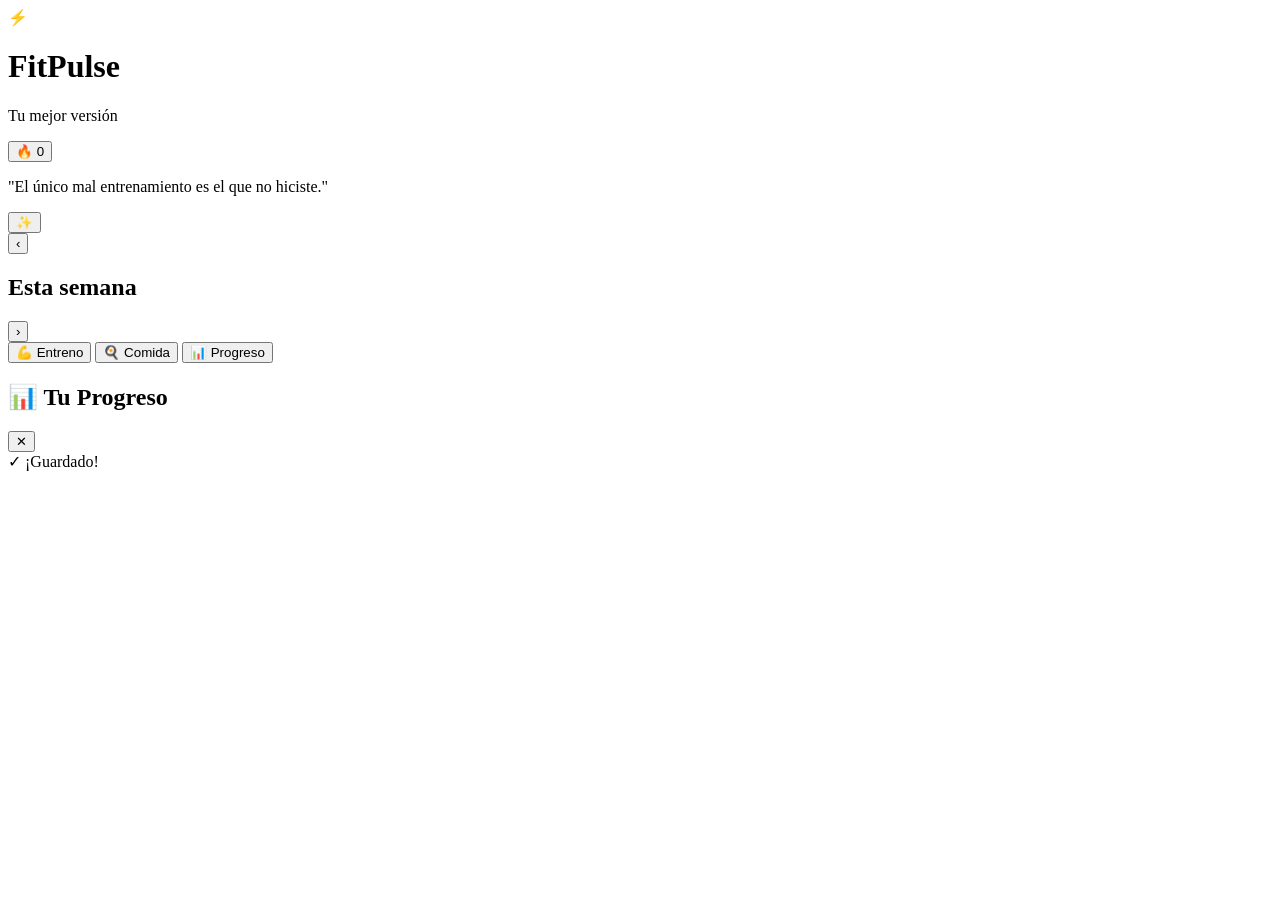
==== commit a2d35aaf: "Add initial HTML structure for FitPulse app" ====
--- a/index.html
+++ b/index.html
@@ -1,98 +1,98 @@
-<!DOCTYPE html>
-<html lang="es">
-<head>
-  <meta charset="UTF-8">
-  <meta name="viewport" content="width=device-width, initial-scale=1.0, user-scalable=no">
-  <title>FitPulse 🔥 Tu Rutina Diaria</title>
-  <link rel="stylesheet" href="style.css">
-  <link rel="preconnect" href="https://fonts.googleapis.com">
-  <link href="https://fonts.googleapis.com/css2?family=Inter:wght@400;600;800;900&display=swap" rel="stylesheet">
-</head>
-<body>
-  <!-- Fondo animado -->
-  <div class="bg-blobs" aria-hidden="true">
-    <div class="blob blob-1"></div>
-    <div class="blob blob-2"></div>
-    <div class="blob blob-3"></div>
-  </div>
-
-  <!-- Header -->
-  <header class="header">
-    <div class="header-left">
-      <span class="logo">⚡</span>
-      <div>
-        <h1 class="app-name">FitPulse</h1>
-        <p class="tagline">Tu mejor versión</p>
-      </div>
-    </div>
-    <button id="statsBtn" class="stats-btn" aria-label="Ver estadísticas">
-      <span class="streak-fire">🔥</span>
-      <span id="streakCount" class="streak-count">0</span>
-    </button>
-  </header>
-
-  <!-- Frase motivacional -->
-  <div class="motivation-card">
-    <p id="motivationText" class="motivation-text">"El único mal entrenamiento es el que no hiciste."</p>
-    <button id="newQuoteBtn" class="new-quote-btn">✨</button>
-  </div>
-
-  <!-- Calendario semanal -->
-  <section class="week-section">
-    <div class="week-header">
-      <button id="prevWeek" class="week-nav" aria-label="Semana anterior">‹</button>
-      <h2 id="weekTitle" class="week-title">Esta semana</h2>
-      <button id="nextWeek" class="week-nav" aria-label="Semana siguiente">›</button>
-    </div>
-    <div id="weekDays" class="week-days">
-      <!-- Generado por JS -->
-    </div>
-  </section>
-
-  <!-- Contenido del día -->
-  <main id="dayContent" class="day-content">
-    <!-- Generado por JS -->
-  </main>
-
-  <!-- Navegación inferior -->
-  <nav class="bottom-nav">
-    <button id="navWorkout" class="nav-item active" data-section="workout">
-      <span class="nav-icon">💪</span>
-      <span class="nav-label">Entreno</span>
-    </button>
-    <button id="navFood" class="nav-item" data-section="food">
-      <span class="nav-icon">🍳</span>
-      <span class="nav-label">Comida</span>
-    </button>
-    <button id="navProgress" class="nav-item" data-section="progress">
-      <span class="nav-icon">📊</span>
-      <span class="nav-label">Progreso</span>
-    </button>
-  </nav>
-
-  <!-- Modal de estadísticas -->
-  <div id="statsModal" class="modal hidden">
-    <div class="modal-backdrop"></div>
-    <div class="modal-content">
-      <div class="modal-header">
-        <h2>📊 Tu Progreso</h2>
-        <button id="closeStats" class="modal-close">✕</button>
-      </div>
-      <div id="statsBody" class="modal-body">
-        <!-- Generado por JS -->
-      </div>
-    </div>
-  </div>
-
-  <!-- Toast -->
-  <div id="toast" class="toast hidden">
-    <span id="toastIcon" class="toast-icon">✓</span>
-    <span id="toastMsg" class="toast-msg">¡Guardado!</span>
-  </div>
-
-  <!-- Confetti container -->
-  <div id="confetti" class="confetti-container" aria-hidden="true"></div>
-
-  <script src="script.js"></script>
-</body>
-</html>
+<!DOCTYPE html>
+<html lang="es">
+<head>
+  <meta charset="UTF-8">
+  <meta name="viewport" content="width=device-width, initial-scale=1.0, user-scalable=no">
+  <title>FitPulse 🔥 Tu Rutina Diaria</title>
+  <link rel="stylesheet" href="style.css">
+  <link rel="preconnect" href="https://fonts.googleapis.com">
+  <link href="https://fonts.googleapis.com/css2?family=Inter:wght@400;600;800;900&display=swap" rel="stylesheet">
+</head>
+<body>
+  <!-- Fondo animado -->
+  <div class="bg-blobs" aria-hidden="true">
+    <div class="blob blob-1"></div>
+    <div class="blob blob-2"></div>
+    <div class="blob blob-3"></div>
+  </div>
+
+  <!-- Header -->
+  <header class="header">
+    <div class="header-left">
+      <span class="logo">⚡</span>
+      <div>
+        <h1 class="app-name">FitPulse</h1>
+        <p class="tagline">Tu mejor versión</p>
+      </div>
+    </div>
+    <button id="statsBtn" class="stats-btn" aria-label="Ver estadísticas">
+      <span class="streak-fire">🔥</span>
+      <span id="streakCount" class="streak-count">0</span>
+    </button>
+  </header>
+
+  <!-- Frase motivacional -->
+  <div class="motivation-card">
+    <p id="motivationText" class="motivation-text">"El único mal entrenamiento es el que no hiciste."</p>
+    <button id="newQuoteBtn" class="new-quote-btn">✨</button>
+  </div>
+
+  <!-- Calendario semanal -->
+  <section class="week-section">
+    <div class="week-header">
+      <button id="prevWeek" class="week-nav" aria-label="Semana anterior">‹</button>
+      <h2 id="weekTitle" class="week-title">Esta semana</h2>
+      <button id="nextWeek" class="week-nav" aria-label="Semana siguiente">›</button>
+    </div>
+    <div id="weekDays" class="week-days">
+      <!-- Generado por JS -->
+    </div>
+  </section>
+
+  <!-- Contenido del día -->
+  <main id="dayContent" class="day-content">
+    <!-- Generado por JS -->
+  </main>
+
+  <!-- Navegación inferior -->
+  <nav class="bottom-nav">
+    <button id="navWorkout" class="nav-item active" data-section="workout">
+      <span class="nav-icon">💪</span>
+      <span class="nav-label">Entreno</span>
+    </button>
+    <button id="navFood" class="nav-item" data-section="food">
+      <span class="nav-icon">🍳</span>
+      <span class="nav-label">Comida</span>
+    </button>
+    <button id="navProgress" class="nav-item" data-section="progress">
+      <span class="nav-icon">📊</span>
+      <span class="nav-label">Progreso</span>
+    </button>
+  </nav>
+
+  <!-- Modal de estadísticas -->
+  <div id="statsModal" class="modal hidden">
+    <div class="modal-backdrop"></div>
+    <div class="modal-content">
+      <div class="modal-header">
+        <h2>📊 Tu Progreso</h2>
+        <button id="closeStats" class="modal-close">✕</button>
+      </div>
+      <div id="statsBody" class="modal-body">
+        <!-- Generado por JS -->
+      </div>
+    </div>
+  </div>
+
+  <!-- Toast -->
+  <div id="toast" class="toast hidden">
+    <span id="toastIcon" class="toast-icon">✓</span>
+    <span id="toastMsg" class="toast-msg">¡Guardado!</span>
+  </div>
+
+  <!-- Confetti container -->
+  <div id="confetti" class="confetti-container" aria-hidden="true"></div>
+
+  <script src="script.js"></script>
+</body>
+</html>
